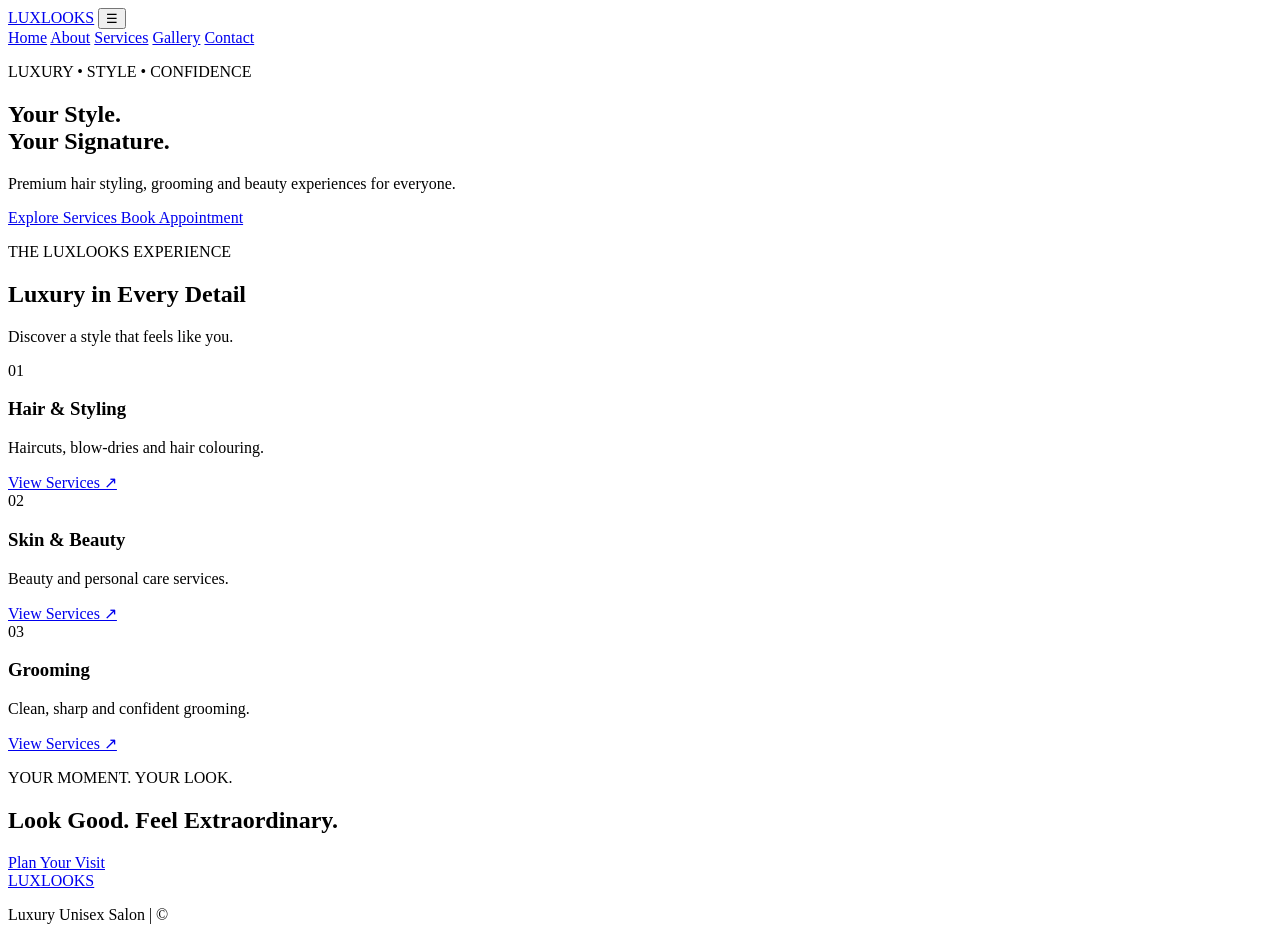
==== index.html @ 704402a1 "Add initial HTML structure for LuxLooks salon" ====
<!DOCTYPE html>
<html lang="en">
<head>
    <meta charset="UTF-8">
    <meta name="viewport" content="width=device-width, initial-scale=1.0">
    <title>LuxLooks | Unisex Salon</title>
    <link rel="stylesheet" href="style.css">
    <script src="script.js" defer></script>
</head>
<body>

<header class="site-header">
    <a class="logo" href="index.html">LUX<span>LOOKS</span></a>

    <button class="menu-toggle" aria-label="Open navigation">☰</button>

    <nav class="main-nav">
        <a class="active" href="index.html">Home</a>
        <a href="about.html">About</a>
        <a href="services.html">Services</a>
        <a href="gallery.html">Gallery</a>
        <a href="contact.html">Contact</a>
    </nav>
</header>

<main>
    <section class="hero">
        <div class="hero-content">
            <p class="eyebrow">LUXURY • STYLE • CONFIDENCE</p>

            <h1>Your Style.<br>
                <span>Your Signature.</span>
            </h1>

            <p class="hero-copy">
                Premium hair styling, grooming and beauty
                experiences for everyone.
            </p>

            <div class="button-row">
                <a class="btn btn-gold" href="services.html">
                    Explore Services
                </a>

                <a class="btn btn-outline" href="contact.html">
                    Book Appointment
                </a>
            </div>
        </div>

        <div class="hero-image" role="img"
             aria-label="Luxury salon interior"></div>
    </section>

    <section class="section container">
        <div class="section-heading">
            <p class="eyebrow">THE LUXLOOKS EXPERIENCE</p>
            <h2>Luxury in Every Detail</h2>
            <p>Discover a style that feels like you.</p>
        </div>

        <div class="cards three-col">
            <article class="service-card">
                <span class="card-number">01</span>
                <h3>Hair & Styling</h3>
                <p>Haircuts, blow-dries and hair colouring.</p>
                <a href="services.html">View Services ↗</a>
            </article>

            <article class="service-card">
                <span class="card-number">02</span>
                <h3>Skin & Beauty</h3>
                <p>Beauty and personal care services.</p>
                <a href="services.html">View Services ↗</a>
            </article>

            <article class="service-card">
                <span class="card-number">03</span>
                <h3>Grooming</h3>
                <p>Clean, sharp and confident grooming.</p>
                <a href="services.html">View Services ↗</a>
            </article>
        </div>
    </section>

    <section class="quote-band">
        <p class="eyebrow">YOUR MOMENT. YOUR LOOK.</p>
        <h2>Look Good. Feel Extraordinary.</h2>
        <a class="btn btn-gold" href="contact.html">
            Plan Your Visit
        </a>
    </section>
</main>

<footer class="site-footer">
    <a class="logo" href="index.html">LUX<span>LOOKS</span></a>
    <p>Luxury Unisex Salon | © <span id="year"></span></p>
</footer>

</body>
</html>
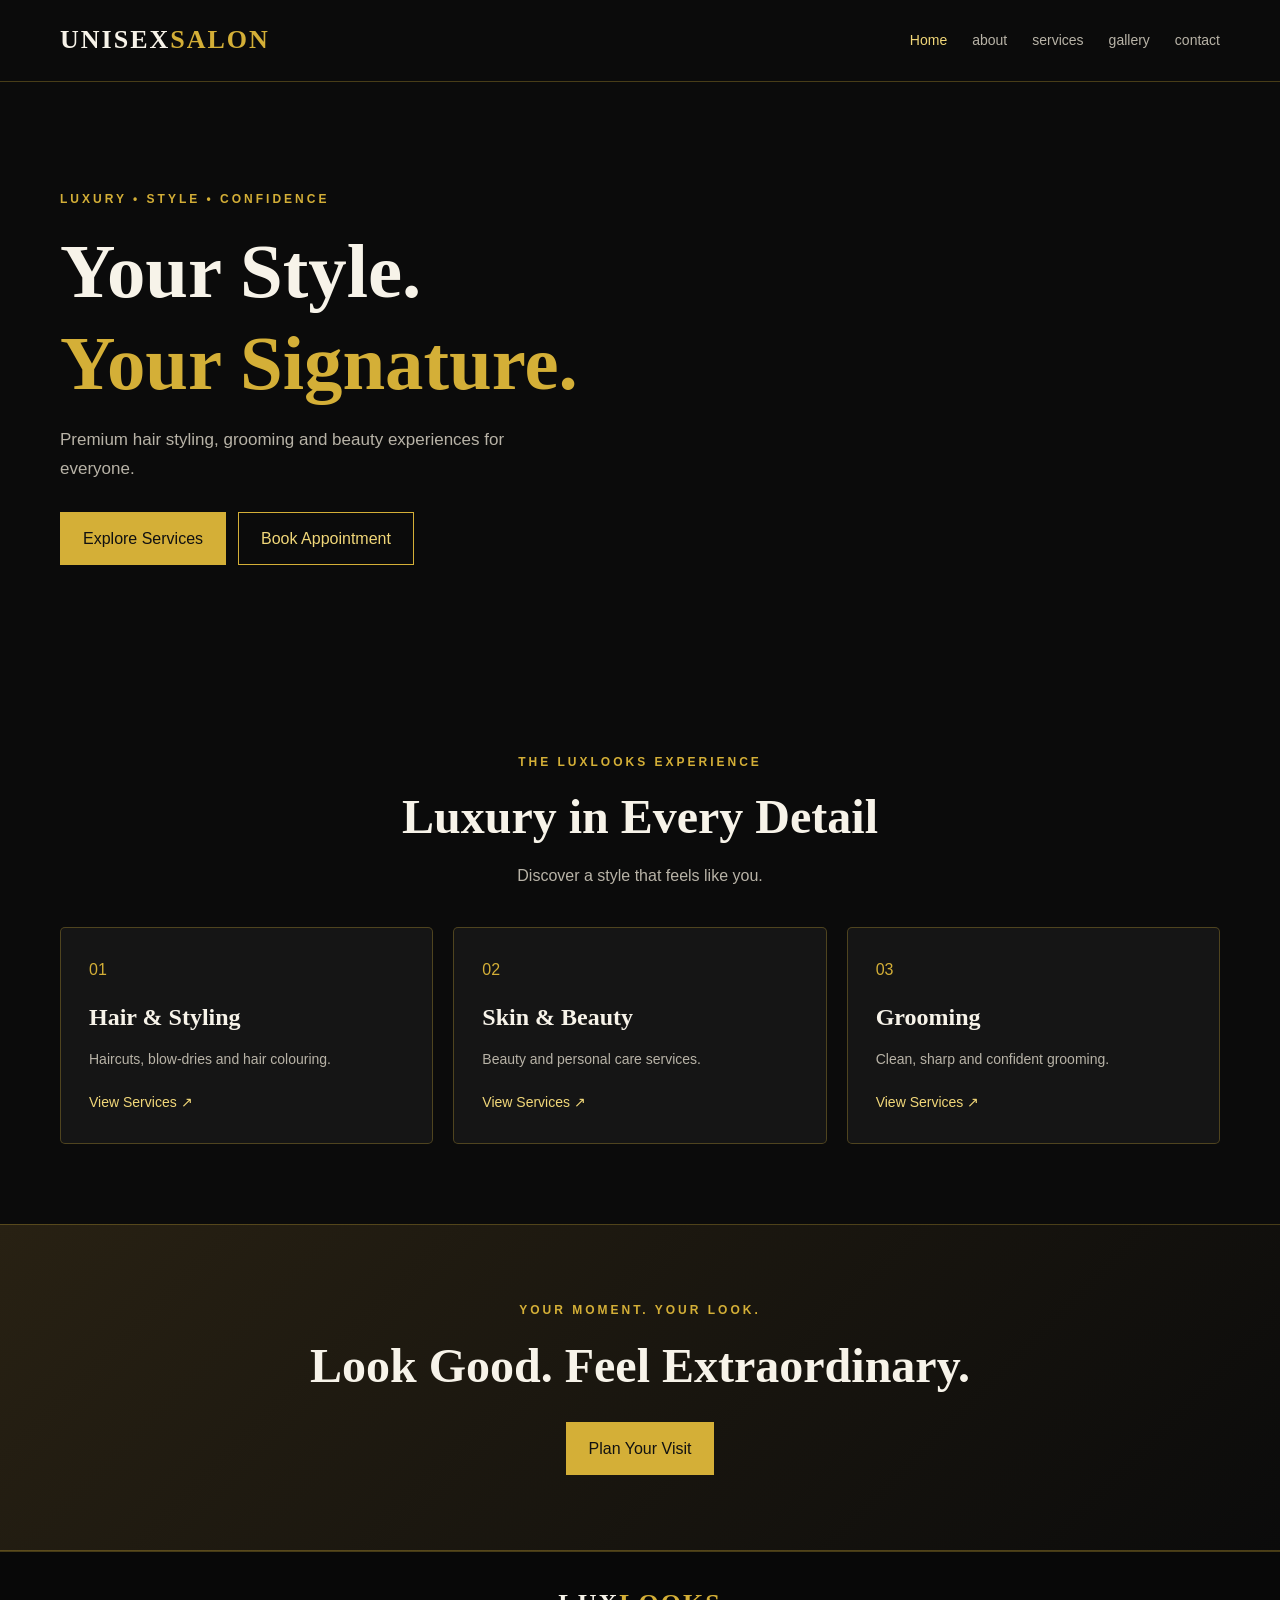
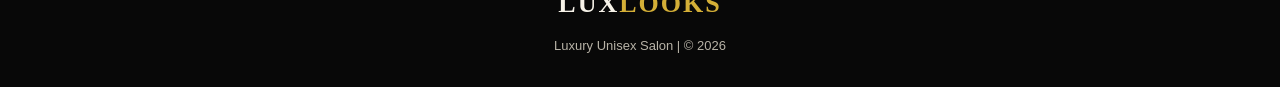
==== commit 3b7e9d93: "Update title and navigation links in index.html" ====
--- a/index.html
+++ b/index.html
@@ -3,23 +3,23 @@
 <head>
     <meta charset="UTF-8">
     <meta name="viewport" content="width=device-width, initial-scale=1.0">
-    <title>LuxLooks | Unisex Salon</title>
+    <title>LuxLooks | UNISEX SALON</title>
     <link rel="stylesheet" href="style.css">
     <script src="script.js" defer></script>
 </head>
 <body>
 
 <header class="site-header">
-    <a class="logo" href="index.html">LUX<span>LOOKS</span></a>
+    <a class="logo" href="index.html">UNISEX<span>SALON</span></a>
 
     <button class="menu-toggle" aria-label="Open navigation">☰</button>
 
     <nav class="main-nav">
         <a class="active" href="index.html">Home</a>
-        <a href="about.html">About</a>
-        <a href="services.html">Services</a>
-        <a href="gallery.html">Gallery</a>
-        <a href="contact.html">Contact</a>
+        <a href="about.html">about</a>
+        <a href="services.html">services</a>
+        <a href="gallery.html">gallery</a>
+        <a href="contact.html">contact</a>
     </nav>
 </header>
 
--- a/style.css
+++ b/style.css
@@ -0,0 +1,539 @@
+/* 1. BASIC SETTINGS */
+:root {
+    --bg: #0b0b0b;
+    --panel: #151515;
+    --gold: #d4af37;
+    --gold-light: #f1d779;
+    --text: #f7f3e9;
+    --muted: #b8b3a7;
+    --line: rgba(212, 175, 55, 0.3);
+    --max: 1160px;
+}
+
+* {
+    box-sizing: border-box;
+    margin: 0;
+    padding: 0;
+}
+
+html {
+    scroll-behavior: smooth;
+}
+
+body {
+    background: var(--bg);
+    color: var(--text);
+    font-family: Arial, sans-serif;
+    line-height: 1.7;
+}
+
+a {
+    color: inherit;
+    text-decoration: none;
+}
+
+img, video {
+    display: block;
+    max-width: 100%;
+}
+
+h1, h2, h3 {
+    font-family: Georgia, serif;
+    line-height: 1.2;
+    margin-bottom: 16px;
+}
+
+h1 {
+    font-size: clamp(42px, 6vw, 82px);
+}
+
+h2 {
+    font-size: clamp(30px, 4vw, 48px);
+}
+
+h3 {
+    font-size: 24px;
+}
+
+p {
+    color: var(--muted);
+    margin-bottom: 16px;
+}
+
+.container {
+    width: min(var(--max), calc(100% - 40px));
+    margin: auto;
+}
+
+/* 2. HEADER AND NAVIGATION */
+.site-header {
+    min-height: 82px;
+    padding: 16px max(20px, calc((100% - var(--max)) / 2));
+    display: flex;
+    align-items: center;
+    justify-content: space-between;
+    gap: 24px;
+    background: #0b0b0b;
+    border-bottom: 1px solid var(--line);
+    position: sticky;
+    top: 0;
+    z-index: 10;
+}
+
+.logo {
+    font-family: Georgia, serif;
+    font-size: 26px;
+    font-weight: bold;
+    letter-spacing: 2px;
+    white-space: nowrap;
+}
+
+.logo span {
+    color: var(--gold);
+}
+
+.main-nav {
+    display: flex;
+    align-items: center;
+    gap: 25px;
+}
+
+.main-nav a {
+    color: var(--muted);
+    font-size: 14px;
+    transition: 0.3s;
+}
+
+.main-nav a:hover,
+.main-nav a.active {
+    color: var(--gold-light);
+}
+
+.menu-toggle {
+    display: none;
+    background: transparent;
+    color: var(--gold);
+    border: 1px solid var(--line);
+    padding: 7px 12px;
+    font-size: 22px;
+    cursor: pointer;
+}
+
+/* 3. HOME HERO SECTION */
+.hero {
+    display: grid;
+    grid-template-columns: 1fr 1fr;
+    min-height: 590px;
+}
+
+.hero-content {
+    padding: 80px 35px 80px max(25px, calc((100vw - var(--max)) / 2));
+    align-self: center;
+}
+
+.hero h1 span {
+    color: var(--gold);
+}
+
+.hero-copy {
+    max-width: 470px;
+    font-size: 17px;
+}
+
+.hero-image {
+    min-height: 450px;
+    background:
+        linear-gradient(90deg, #0b0b0b00, #0b0b0b15),
+        url("https://images.unsplash.com/photo-1521590832167-7bcbfaa6381f?auto=format&fit=crop&w=1200&q=85")
+        center / cover;
+}
+
+.eyebrow {
+    color: var(--gold);
+    font-size: 12px;
+    font-weight: bold;
+    letter-spacing: 3px;
+    margin-bottom: 16px;
+}
+
+/* 4. BUTTONS */
+.button-row {
+    display: flex;
+    flex-wrap: wrap;
+    gap: 12px;
+    margin-top: 28px;
+}
+
+.btn {
+    display: inline-flex;
+    align-items: center;
+    justify-content: center;
+    min-height: 48px;
+    padding: 12px 22px;
+    border: 1px solid var(--gold);
+    transition: 0.3s;
+    cursor: pointer;
+}
+
+.btn-gold {
+    background: var(--gold);
+    color: #111;
+}
+
+.btn-gold:hover {
+    background: var(--gold-light);
+    transform: translateY(-2px);
+}
+
+.btn-outline {
+    color: var(--gold-light);
+}
+
+.btn-outline:hover {
+    background: var(--gold);
+    color: #111;
+}
+
+/* 5. COMMON SECTIONS */
+.section {
+    padding-top: 80px;
+    padding-bottom: 80px;
+}
+
+.section-heading {
+    text-align: center;
+    max-width: 700px;
+    margin: 0 auto 38px;
+}
+
+.cards {
+    display: grid;
+    gap: 20px;
+}
+
+.three-col {
+    grid-template-columns: repeat(3, minmax(0, 1fr));
+}
+
+.service-card {
+    padding: 28px;
+    background: var(--panel);
+    border: 1px solid var(--line);
+    border-radius: 5px;
+    transition: 0.3s;
+}
+
+.service-card:hover {
+    border-color: var(--gold);
+    transform: translateY(-4px);
+}
+
+.service-card p {
+    font-size: 14px;
+}
+
+.service-card a {
+    color: var(--gold-light);
+    font-size: 14px;
+}
+
+.card-number {
+    color: var(--gold);
+    display: block;
+    margin-bottom: 20px;
+}
+
+.quote-band {
+    text-align: center;
+    padding: 75px 20px;
+    background: linear-gradient(135deg, #282113, #0b0b0b);
+    border-top: 1px solid var(--line);
+    border-bottom: 1px solid var(--line);
+}
+
+.quote-band h2 {
+    margin-bottom: 28px;
+}
+
+/* 6. OTHER PAGE BANNERS */
+.page-banner {
+    text-align: center;
+    padding: 75px 20px;
+    background: radial-gradient(ellipse at top, #282113, #0b0b0b 70%);
+    border-bottom: 1px solid var(--line);
+}
+
+.page-banner h1 {
+    font-size: clamp(40px, 5vw, 64px);
+}
+
+.page-banner p:not(.eyebrow) {
+    max-width: 650px;
+    margin: auto;
+}
+
+/* 7. ABOUT PAGE */
+.split-layout {
+    display: grid;
+    grid-template-columns: 1fr 1fr;
+    gap: 50px;
+    align-items: center;
+}
+
+.rounded-photo {
+    width: 100%;
+    height: 420px;
+    object-fit: cover;
+    border: 1px solid var(--line);
+    border-radius: 5px;
+}
+
+.soft-section {
+    background: #10100f;
+    border-block: 1px solid rgba(255,255,255,0.05);
+}
+
+/* 8. SERVICES PAGE */
+.price-list {
+    max-width: 850px;
+    margin: auto;
+}
+
+.price-item {
+    display: flex;
+    align-items: center;
+    justify-content: space-between;
+    gap: 20px;
+    padding: 22px;
+    border-bottom: 1px solid var(--line);
+}
+
+.price-item h3 {
+    font-size: 22px;
+    margin-bottom: 5px;
+}
+
+.price-item p {
+    margin: 0;
+    font-size: 14px;
+}
+
+.price-item strong {
+    color: var(--gold-light);
+    white-space: nowrap;
+}
+
+.small-note {
+    font-size: 12px;
+    color: #999;
+    margin-top: 16px;
+}
+
+.centered {
+    text-align: center;
+    margin-top: 30px;
+}
+
+/* 9. GALLERY PAGE */
+.gallery-grid {
+    display: grid;
+    grid-template-columns: repeat(3, minmax(0, 1fr));
+    gap: 20px;
+}
+
+.gallery-card {
+    margin: 0;
+    background: var(--panel);
+    border: 1px solid var(--line);
+    overflow: hidden;
+    border-radius: 5px;
+}
+
+.gallery-card img {
+    width: 100%;
+    height: 280px;
+    object-fit: cover;
+    transition: 0.4s;
+}
+
+.gallery-card:hover img {
+    transform: scale(1.04);
+}
+
+.gallery-card figcaption {
+    padding: 14px 18px;
+    color: var(--gold-light);
+}
+
+.media-grid {
+    display: grid;
+    grid-template-columns: 1fr 1fr;
+    gap: 22px;
+}
+
+.media-card {
+    padding: 25px;
+    background: var(--panel);
+    border: 1px solid var(--line);
+}
+
+.media-card video,
+.media-card audio {
+    width: 100%;
+    margin-top: 12px;
+}
+
+/* 10. CONTACT PAGE */
+.contact-layout {
+    display: grid;
+    grid-template-columns: 0.8fr 1.2fr;
+    gap: 40px;
+    align-items: start;
+}
+
+.info-card,
+.contact-form {
+    padding: 25px;
+    background: var(--panel);
+    border: 1px solid var(--line);
+    border-radius: 5px;
+}
+
+.info-card {
+    margin: 18px 0;
+}
+
+.info-card h3 {
+    color: var(--gold-light);
+    font-size: 20px;
+}
+
+.contact-form label {
+    display: block;
+    margin: 14px 0 6px;
+    font-size: 14px;
+}
+
+.contact-form input,
+.contact-form select,
+.contact-form textarea {
+    width: 100%;
+    padding: 12px;
+    background: #0c0c0c;
+    color: var(--text);
+    border: 1px solid #494438;
+    font: inherit;
+    border-radius: 3px;
+}
+
+.contact-form input:focus,
+.contact-form select:focus,
+.contact-form textarea:focus {
+    outline: 1px solid var(--gold);
+}
+
+.contact-form textarea {
+    resize: vertical;
+}
+
+.form-submit {
+    width: 100%;
+    margin-top: 20px;
+}
+
+/* 11. FOOTER */
+.site-footer {
+    padding: 30px 20px;
+    text-align: center;
+    background: #080808;
+    border-top: 1px solid var(--line);
+}
+
+.site-footer p {
+    font-size: 13px;
+    margin: 8px 0 0;
+}
+
+/* 12. MOBILE RESPONSIVE DESIGN */
+@media (max-width: 800px) {
+    .site-header {
+        flex-wrap: wrap;
+    }
+
+    .menu-toggle {
+        display: block;
+    }
+
+    .main-nav {
+        display: none;
+        width: 100%;
+        flex-direction: column;
+        align-items: flex-start;
+        gap: 0;
+    }
+
+    .main-nav.open {
+        display: flex;
+    }
+
+    .main-nav a {
+        width: 100%;
+        padding: 10px 0;
+        border-top: 1px solid var(--line);
+    }
+
+    .hero {
+        grid-template-columns: 1fr;
+    }
+
+    .hero-content {
+        padding: 55px 25px;
+    }
+
+    .hero-image {
+        min-height: 320px;
+        grid-row: 1;
+    }
+
+    .three-col,
+    .split-layout,
+    .contact-layout,
+    .media-grid {
+        grid-template-columns: 1fr;
+    }
+
+    .gallery-grid {
+        grid-template-columns: repeat(2, minmax(0, 1fr));
+    }
+
+    .section {
+        padding-top: 55px;
+        padding-bottom: 55px;
+    }
+}
+
+@media (max-width: 480px) {
+    .container {
+        width: calc(100% - 28px);
+    }
+
+    .gallery-grid {
+        grid-template-columns: 1fr;
+    }
+
+    .gallery-card img {
+        height: 280px;
+    }
+
+    .price-item {
+        padding: 18px 10px;
+    }
+
+    .price-item h3 {
+        font-size: 19px;
+    }
+
+    .btn {
+        width: 100%;
+    }
+}
